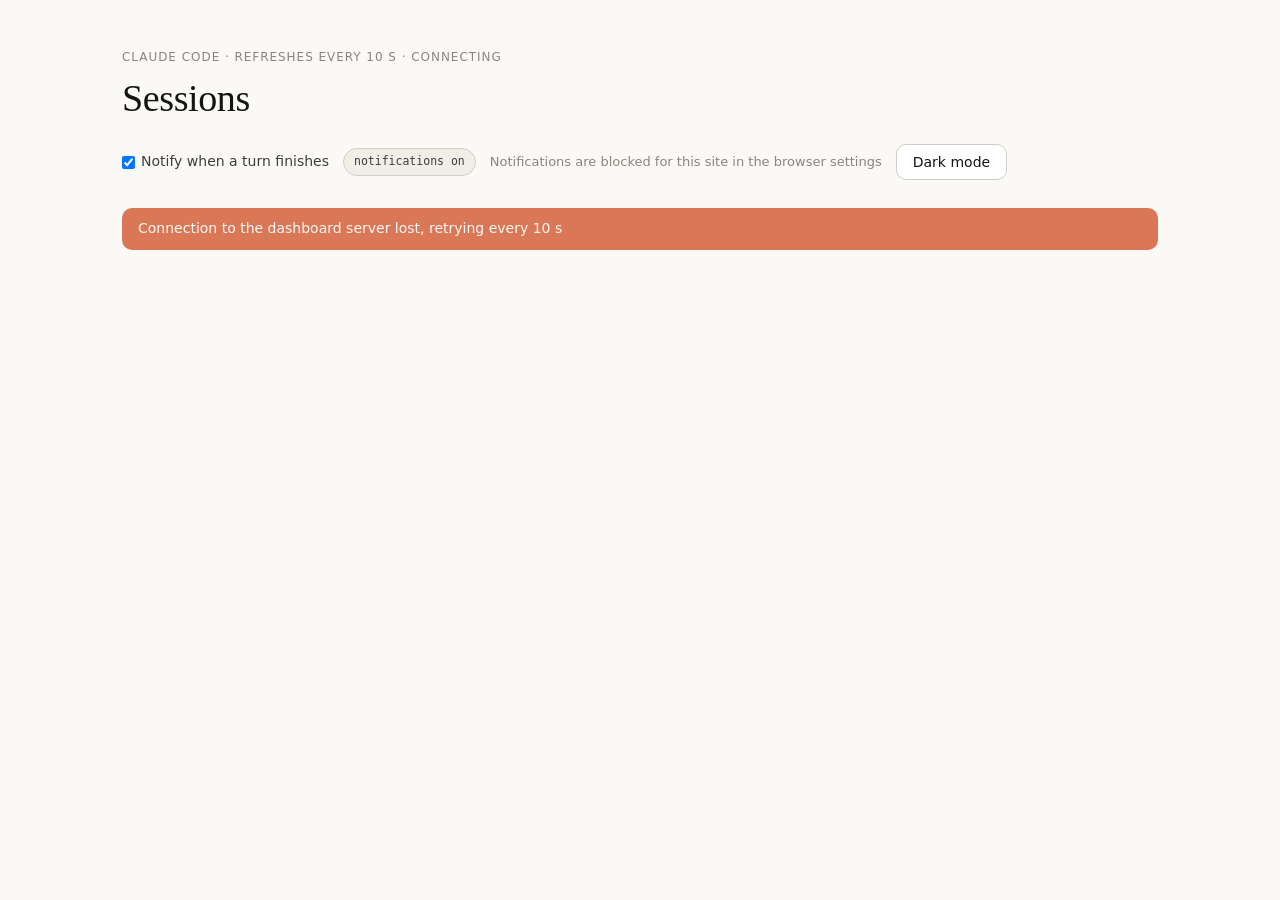
==== dashboard/index.html @ 9afd7114 "Add dashboard" ====
<!DOCTYPE html>
<html lang="en">
<head>
  <meta charset="UTF-8">
  <meta name="viewport" content="width=device-width, initial-scale=1.0">
  <title>Claude sessions</title>
  <style>
    :root {
      --ivory:    #FAF9F5;
      --slate:    #141413;
      --clay:     #D97757;
      --oat:      #E3DACC;
      --olive:    #788C5D;
      --gray-150: #F0EEE6;
      --gray-300: #D1CFC5;
      --gray-500: #87867F;
      --gray-700: #3D3D3A;
      --white:    #FFFFFF;

      --serif: ui-serif, Georgia, 'Times New Roman', serif;
      --sans:  system-ui, -apple-system, 'Segoe UI', Roboto, sans-serif;
      --mono:  ui-monospace, 'SF Mono', Menlo, Monaco, monospace;

      color-scheme: light;
    }

    :root[data-theme="dark"] {
      --ivory:    #1A1A18;  /* page background, and text on clay/olive/slate */
      --slate:    #F5F4EE;  /* headings and emphasis, so light here */
      --clay:     #D97757;
      --oat:      #4A4437;
      --olive:    #7E9264;
      --gray-150: #2C2C28;
      --gray-300: #3B3B35;
      --gray-500: #9C9B92;
      --gray-700: #D6D4CB;
      --white:    #22221F;  /* card and tile surfaces */

      color-scheme: dark;
    }

    * { margin: 0; padding: 0; box-sizing: border-box; }

    body {
      font-family: var(--sans);
      background: var(--ivory);
      color: var(--gray-700);
      line-height: 1.55;
      -webkit-font-smoothing: antialiased;
    }

    code {
      font-family: var(--mono);
      font-size: 0.92em;
      background: var(--gray-150);
      padding: 1px 6px;
      border-radius: 4px;
    }

    h1, h2, h3 {
      font-family: var(--serif);
      font-weight: 500;
      color: var(--slate);
      letter-spacing: -0.01em;
    }

    h1 { font-size: 38px; line-height: 1.15; }
    h2 { font-size: 24px; line-height: 1.2; }
    h3 { font-size: 18px; line-height: 1.3; }

    .eyebrow {
      font-size: 12px;
      letter-spacing: 0.08em;
      text-transform: uppercase;
      color: var(--gray-500);
    }

    .pill {
      display: inline-block;
      font-family: var(--mono);
      font-size: 11.5px;
      background: var(--gray-150);
      border: 1.5px solid var(--gray-300);
      color: var(--gray-700);
      padding: 4px 10px;
      border-radius: 999px;
    }

    .pill.waiting { background: var(--clay); border-color: var(--clay); color: var(--ivory); }
    .pill.busy    { background: var(--olive); border-color: var(--olive); color: var(--ivory); }
    .pill.shell   { background: var(--oat); border-color: var(--oat); color: var(--slate); }

    .tag {
      display: inline-block;
      font-family: var(--mono);
      font-size: 11px;
      background: var(--oat);
      color: var(--slate);
      padding: 2px 8px;
      border-radius: 6px;
    }

    button.btn {
      font-family: var(--sans);
      font-size: 14px;
      padding: 9px 16px;
      border-radius: 10px;
      border: 1.5px solid var(--gray-300);
      background: var(--white);
      color: var(--slate);
      cursor: pointer;
    }

    button.btn.primary {
      background: var(--slate);
      border-color: var(--slate);
      color: var(--ivory);
    }

    .wrap { max-width: 1100px; margin: 0 auto; padding: 48px 32px 96px; }

    .top { display: flex; justify-content: space-between; align-items: flex-end; gap: 24px; flex-wrap: wrap; margin-bottom: 28px; }
    .controls { display: flex; align-items: center; gap: 14px; flex-wrap: wrap; font-size: 14px; }
    .controls label { display: flex; align-items: center; gap: 6px; cursor: pointer; }
    .hint { font-size: 13px; color: var(--gray-500); }

    .banner {
      background: var(--clay);
      color: var(--ivory);
      border-radius: 10px;
      padding: 10px 16px;
      font-size: 14px;
      margin-bottom: 20px;
    }

    .kpis { display: grid; grid-template-columns: repeat(auto-fit, minmax(160px, 1fr)); gap: 14px; margin-bottom: 32px; }
    .kpi { background: var(--white); border: 1.5px solid var(--gray-300); border-radius: 12px; padding: 14px 18px; }
    .kpi .value { font-size: 28px; font-weight: 600; color: var(--slate); line-height: 1.2; }
    .kpi.accent .value { color: var(--clay); }
    .kpi .label { font-size: 13px; color: var(--gray-500); margin-top: 2px; }

    .card {
      display: grid;
      grid-template-columns: minmax(220px, 1fr) minmax(0, 2fr) 220px;
      gap: 20px;
      background: var(--white);
      border: 1.5px solid var(--gray-300);
      border-left: 5px solid var(--gray-300);
      border-radius: 12px;
      padding: 18px 20px;
      margin-bottom: 14px;
    }
    .card.waiting { border-left-color: var(--clay); }
    .card.busy    { border-left-color: var(--olive); }
    .card.shell   { border-left-color: var(--oat); }

    .card .title { margin: 10px 0 6px; overflow-wrap: anywhere; }
    .card .meta { font-family: var(--mono); font-size: 12px; color: var(--gray-500); overflow-wrap: anywhere; }
    .card .since { font-size: 12.5px; color: var(--gray-500); margin-left: 8px; }
    .card .plan { margin-left: 6px; }

    .field { margin-bottom: 10px; font-size: 14px; overflow-wrap: anywhere; }
    .field .eyebrow { display: block; margin-bottom: 2px; }
    .field.now { color: var(--slate); }
    .tool { font-family: var(--mono); font-size: 12.5px; }
    .tool .tag { margin-right: 4px; }

    .stats { display: grid; grid-template-columns: 1fr 1fr; gap: 10px 14px; align-content: start; }
    .stats strong { display: block; font-size: 15px; font-weight: 600; color: var(--slate); }
    .stats span { font-size: 12px; color: var(--gray-500); }

    .ended h2 { margin: 40px 0 14px; }
    .row {
      display: grid;
      grid-template-columns: minmax(0, 2fr) minmax(0, 1fr) 80px 80px 130px;
      gap: 14px;
      align-items: baseline;
      padding: 10px 0;
      border-bottom: 1.5px solid var(--gray-300);
      font-size: 14px;
    }
    .row .mono { font-family: var(--mono); font-size: 12.5px; color: var(--gray-500); overflow-wrap: anywhere; }
    .row .num { font-variant-numeric: tabular-nums; text-align: right; }

    .empty { color: var(--gray-500); padding: 24px 0; }
    .foot { margin-top: 28px; font-size: 13px; color: var(--gray-500); }

    @media (max-width: 860px) {
      .card { grid-template-columns: 1fr; }
      .stats { grid-template-columns: repeat(3, 1fr); }
      .row { grid-template-columns: 1fr 1fr; }
      .row .num { text-align: left; }
    }
  </style>
  <script>
    (() => {
      let stored = null;
      try { stored = JSON.parse(localStorage.getItem('theme')); } catch (error) {}
      const dark = stored ? stored === 'dark' : matchMedia('(prefers-color-scheme: dark)').matches;
      document.documentElement.dataset.theme = dark ? 'dark' : 'light';
    })();
  </script>
</head>
<body>
  <div class="wrap">
    <header class="top">
      <div>
        <div class="eyebrow" style="margin-bottom: 10px;">Claude Code · refreshes every 10 s · <span id="updated">connecting</span></div>
        <h1>Sessions</h1>
      </div>
      <div class="controls">
        <label><input type="checkbox" id="notifyIdle"> Notify when a turn finishes</label>
        <button class="btn primary" id="notifyBtn" hidden>Enable notifications</button>
        <span class="pill" id="notifyOn" hidden>notifications on</span>
        <span class="hint" id="notifyDenied" hidden>Notifications are blocked for this site in the browser settings</span>
        <button class="btn" id="themeBtn"></button>
      </div>
    </header>

    <div class="banner" id="banner" hidden>Connection to the dashboard server lost, retrying every 10 s</div>

    <section class="kpis" id="kpis"></section>
    <section id="live"></section>
    <section class="ended" id="ended"></section>
    <footer class="foot" id="foot"></footer>
  </div>

  <script>
    (() => {
      const POLL_MS = 10000;
      const FETCH_TIMEOUT_MS = 8000;
      const STATUS_LABEL = { waiting: 'Needs input', busy: 'Working', idle: 'Waiting for prompt', shell: 'In shell', ended: 'Ended' };

      const el = id => document.getElementById(id);
      const load = (key, fallback) => {
        try {
          const value = localStorage.getItem(key);
          return value === null ? fallback : JSON.parse(value);
        } catch (error) {
          return fallback;
        }
      };
      const save = (key, value) => {
        try { localStorage.setItem(key, JSON.stringify(value)); } catch (error) {}
      };

      const state = { firstPoll: true, inFlight: false, timer: null, notified: load('notified', {}) };

      const esc = value => String(value ?? '').replace(/[&<>"']/g, c => ({ '&': '&amp;', '<': '&lt;', '>': '&gt;', '"': '&quot;', "'": '&#39;' }[c]));
      const basename = path => path ? path.replace(/\/+$/, '').split('/').pop() : '';
      const truncate = (text, max) => {
        text = String(text ?? '');
        return text.length > max ? text.slice(0, max - 1) + '…' : text;
      };

      function fmtDuration(ms) {
        if (ms == null || Number.isNaN(ms) || ms < 0) return '–';
        const s = Math.round(ms / 1000);
        if (s < 60) return s + ' s';
        const m = Math.floor(s / 60);
        if (m < 60) return m + ' min';
        const h = Math.floor(m / 60);
        if (h < 24) return h + ' h ' + (m % 60) + ' min';
        return Math.floor(h / 24) + ' d ' + (h % 24) + ' h';
      }
      const fmtAgo = (ms, now) => ms ? fmtDuration(now - ms) + ' ago' : '–';
      const fmtTime = ms => new Date(ms).toLocaleTimeString([], { hour: '2-digit', minute: '2-digit' });
      const fmtCost = usd => usd == null ? '–' : '$' + usd.toFixed(2);
      const fmtSince = ms => ms >= 3600000 ? Math.round(ms / 3600000) + ' h' : Math.round(ms / 60000) + ' min';

      function newestPending(session) {
        const pending = (session.transcript || {}).pendingTools || [];
        return pending.length ? pending[pending.length - 1] : null;
      }

      function nowText(session) {
        const transcript = session.transcript || {};
        const tool = newestPending(session);
        const toolText = tool ? tool.name + ' · ' + tool.summary : '';
        switch (session.status) {
          case 'waiting': return [session.needs || session.waitingFor || 'input needed', toolText].filter(Boolean).join(' · ');
          case 'busy': return toolText || 'Thinking';
          case 'idle': return transcript.lastAssistantText || 'Waiting for your next prompt';
          case 'shell': return 'Shell escape open in the terminal';
          default: return transcript.lastAssistantText || '';
        }
      }

      function tile(label, value, accent) {
        return `<div class="kpi${accent ? ' accent' : ''}"><div class="value">${value}</div><div class="label">${esc(label)}</div></div>`;
      }

      function card(session, now) {
        const transcript = session.transcript || {};
        const run = session.run || {};
        const subagents = (transcript.pendingTools || []).filter(tool => tool.name === 'Agent').length;
        const meta = [
          transcript.branch,
          basename(run.worktree),
          transcript.model || run.model,
          session.startedAt ? 'started ' + fmtTime(session.startedAt) : null,
          session.sessionId.slice(0, 8)
        ].filter(Boolean).join(' · ');
        const recent = (transcript.recentTools || []).slice().reverse()
          .map(tool => `<div class="tool"><span class="tag">${esc(tool.name)}</span>${esc(truncate(tool.summary, 70))}</div>`).join('');
        return `
          <article class="card ${esc(session.status)}">
            <div>
              <span class="pill ${esc(session.status)}">${esc(STATUS_LABEL[session.status] || session.status)}</span>
              ${session.statusUpdatedAt ? `<span class="since">for ${fmtDuration(now - session.statusUpdatedAt)}</span>` : ''}
              ${transcript.permissionMode === 'plan' ? '<span class="tag plan">plan</span>' : ''}
              <h3 class="title">${esc(session.title)}</h3>
              <div class="meta">${esc(meta)}</div>
            </div>
            <div>
              <div class="field now"><span class="eyebrow">Now</span>${esc(truncate(nowText(session), 220))}</div>
              ${transcript.lastPrompt ? `<div class="field"><span class="eyebrow">Last prompt</span>${esc(truncate(transcript.lastPrompt, 180))}</div>` : ''}
              ${recent ? `<div class="field"><span class="eyebrow">Recent tools</span>${recent}</div>` : ''}
            </div>
            <div class="stats">
              <div><strong>${session.startedAt ? fmtDuration(now - session.startedAt) : '–'}</strong><span>elapsed</span></div>
              <div><strong>${transcript.turns ?? '–'}</strong><span>turns</span></div>
              <div><strong>${transcript.lastTurnDurationMs != null ? fmtDuration(transcript.lastTurnDurationMs) : '–'}</strong><span>last turn</span></div>
              <div><strong>${subagents}</strong><span>subagents running</span></div>
              <div><strong>${fmtAgo(session.lastActivityAt, now)}</strong><span>last activity</span></div>
            </div>
          </article>`;
      }

      function row(session, now) {
        const transcript = session.transcript || {};
        return `
          <div class="row">
            <div>${esc(session.title)}</div>
            <div class="mono">${esc([transcript.branch, transcript.model].filter(Boolean).join(' · '))}</div>
            <div class="num">${transcript.turns ?? '–'} turns</div>
            <div class="num">${fmtCost((transcript.cost || {}).usd)}</div>
            <div class="mono">${esc(fmtAgo(session.lastActivityAt, now))}</div>
          </div>`;
      }

      function render(data) {
        const now = data.now;
        const live = data.sessions.filter(session => session.live);
        const ended = data.sessions.filter(session => !session.live);
        const count = status => live.filter(session => session.status === status).length;
        const waiting = count('waiting');
        el('kpis').innerHTML =
          tile('Needs input', waiting, waiting > 0) +
          tile('Working', count('busy'), false) +
          tile('Waiting for prompt', count('idle') + count('shell'), false) +
          tile('Ended in the last ' + fmtSince(data.sinceMs), ended.length, false);
        el('live').innerHTML = live.length
          ? live.map(session => card(session, now)).join('')
          : '<p class="empty">No live Claude sessions. Start one with <code>ai</code>.</p>';
        el('ended').innerHTML = ended.length ? '<h2>Ended recently</h2>' + ended.map(session => row(session, now)).join('') : '';
        el('foot').textContent = data.runsWithoutSession ? data.runsWithoutSession + ' container(s) running without a Claude session' : '';
        el('updated').textContent = 'updated ' + new Date(now).toLocaleTimeString();
        document.title = (waiting ? '(' + waiting + ') ' : '') + 'Claude sessions';
      }

      const canNotify = () => 'Notification' in window && Notification.permission === 'granted';

      function show(title, body, tag) {
        const notification = new Notification(title, { body, tag });
        notification.onclick = () => { window.focus(); notification.close(); };
      }

      function notify(data) {
        const notified = {};
        for (const session of data.sessions) {
          if (!session.live) continue;
          const known = Boolean(state.notified[session.sessionId]);
          const previous = state.notified[session.sessionId] || {};
          const current = { waiting: previous.waiting, idle: previous.idle };
          if (session.status === 'waiting' && session.statusUpdatedAt && previous.waiting !== session.statusUpdatedAt) {
            current.waiting = session.statusUpdatedAt;
            if (canNotify()) show('Needs input · ' + session.title, truncate(nowText(session), 160), session.sessionId);
          }
          if (session.status === 'idle' && session.statusUpdatedAt && previous.idle !== session.statusUpdatedAt) {
            current.idle = session.statusUpdatedAt;
            if (canNotify() && known && !state.firstPoll && el('notifyIdle').checked) show('Finished · ' + session.title, truncate(nowText(session), 160), session.sessionId);
          }
          notified[session.sessionId] = current;
        }
        state.notified = notified;
        save('notified', notified);
      }

      async function poll() {
        if (state.inFlight) return;
        state.inFlight = true;
        clearTimeout(state.timer);
        const controller = new AbortController();
        const timeout = setTimeout(() => controller.abort(), FETCH_TIMEOUT_MS);
        try {
          const response = await fetch('/api/sessions', { signal: controller.signal, cache: 'no-store' });
          if (!response.ok) throw new Error('HTTP ' + response.status);
          const data = await response.json();
          render(data);
          notify(data);
          state.firstPoll = false;
          el('banner').hidden = true;
        } catch (error) {
          el('banner').hidden = false;
        } finally {
          clearTimeout(timeout);
          state.inFlight = false;
          state.timer = setTimeout(poll, POLL_MS);
        }
      }

      function syncNotifyUi() {
        const supported = 'Notification' in window;
        el('notifyBtn').hidden = !supported || Notification.permission !== 'default';
        el('notifyOn').hidden = !supported || Notification.permission !== 'granted';
        el('notifyDenied').hidden = !supported || Notification.permission !== 'denied';
      }

      function setTheme(theme) {
        document.documentElement.dataset.theme = theme;
        el('themeBtn').textContent = theme === 'dark' ? 'Light mode' : 'Dark mode';
      }

      el('themeBtn').addEventListener('click', () => {
        const theme = document.documentElement.dataset.theme === 'dark' ? 'light' : 'dark';
        save('theme', theme);
        setTheme(theme);
      });
      matchMedia('(prefers-color-scheme: dark)').addEventListener('change', event => {
        if (!load('theme', null)) {
          setTheme(event.matches ? 'dark' : 'light');
        }
      });

      el('notifyBtn').addEventListener('click', async () => {
        try { await Notification.requestPermission(); } catch (error) {}
        syncNotifyUi();
      });
      el('notifyIdle').checked = load('notifyIdle', true);
      el('notifyIdle').addEventListener('change', event => save('notifyIdle', event.target.checked));
      document.addEventListener('visibilitychange', () => {
        if (document.visibilityState === 'visible') poll();
      });

      setTheme(document.documentElement.dataset.theme);
      syncNotifyUi();
      poll();
    })();
  </script>
</body>
</html>
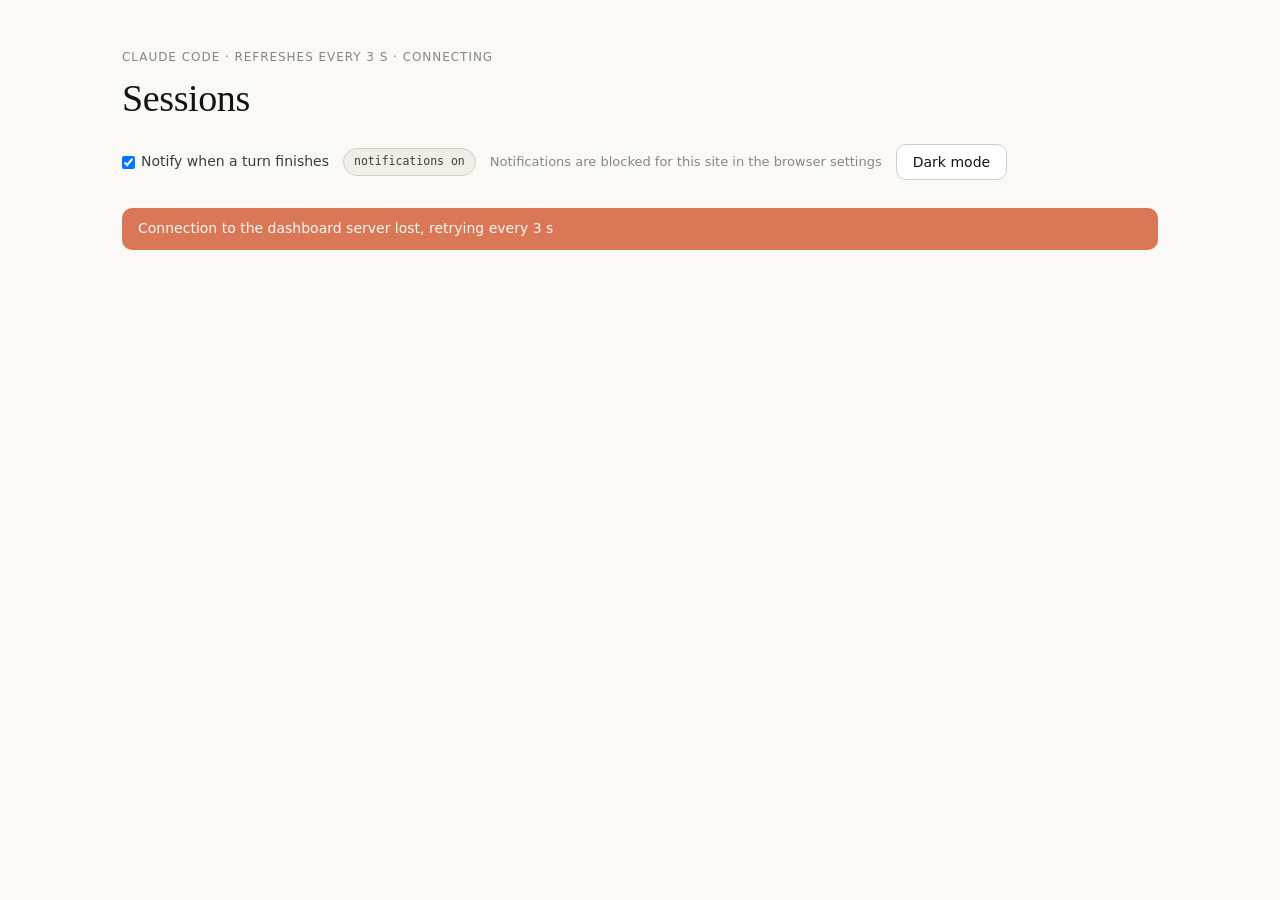
==== commit bcb04f49: "Add WPA" ====
--- a/dashboard/index.html
+++ b/dashboard/index.html
@@ -3,7 +3,10 @@
 <head>
   <meta charset="UTF-8">
   <meta name="viewport" content="width=device-width, initial-scale=1.0">
+  <meta name="theme-color" content="#FAF9F5">
   <title>Claude sessions</title>
+  <link rel="icon" href="/icon.svg" type="image/svg+xml">
+  <link rel="manifest" href="/manifest.webmanifest">
   <style>
     :root {
       --ivory:    #FAF9F5;
@@ -89,6 +92,7 @@
     .pill.waiting { background: var(--clay); border-color: var(--clay); color: var(--ivory); }
     .pill.busy    { background: var(--olive); border-color: var(--olive); color: var(--ivory); }
     .pill.shell   { background: var(--oat); border-color: var(--oat); color: var(--slate); }
+    .pill.idle    { background: transparent; border-color: var(--clay); color: var(--clay); }
 
     .tag {
       display: inline-block;
@@ -150,9 +154,22 @@
       padding: 18px 20px;
       margin-bottom: 14px;
     }
-    .card.waiting { border-left-color: var(--clay); }
+    .card.waiting { border-left-color: var(--clay); animation: attention 2s ease-in-out infinite; }
     .card.busy    { border-left-color: var(--olive); }
     .card.shell   { border-left-color: var(--oat); }
+    .card.idle    { border-left-color: var(--clay); animation: attention 2s ease-in-out infinite; }
+
+    @keyframes attention {
+      0%, 100% { box-shadow: 0 0 0 0 rgba(217, 119, 87, 0); }
+      50%      { box-shadow: 0 0 0 5px rgba(217, 119, 87, 0.45); }
+    }
+
+    @media (prefers-reduced-motion: reduce) {
+      .card.waiting, .card.idle { animation: none; box-shadow: 0 0 0 3px rgba(217, 119, 87, 0.35); }
+    }
+
+    .card.waiting, .card.idle { cursor: pointer; }
+    .card.acked { animation: none; box-shadow: none; }
 
     .card .title { margin: 10px 0 6px; overflow-wrap: anywhere; }
     .card .meta { font-family: var(--mono); font-size: 12px; color: var(--gray-500); overflow-wrap: anywhere; }
@@ -205,7 +222,7 @@
   <div class="wrap">
     <header class="top">
       <div>
-        <div class="eyebrow" style="margin-bottom: 10px;">Claude Code · refreshes every 10 s · <span id="updated">connecting</span></div>
+        <div class="eyebrow" style="margin-bottom: 10px;">Claude Code · refreshes every 3 s · <span id="updated">connecting</span></div>
         <h1>Sessions</h1>
       </div>
       <div class="controls">
@@ -217,7 +234,7 @@
       </div>
     </header>
 
-    <div class="banner" id="banner" hidden>Connection to the dashboard server lost, retrying every 10 s</div>
+    <div class="banner" id="banner" hidden>Connection to the dashboard server lost, retrying every 3 s</div>
 
     <section class="kpis" id="kpis"></section>
     <section id="live"></section>
@@ -227,8 +244,9 @@
 
   <script>
     (() => {
-      const POLL_MS = 10000;
+      const POLL_MS = 3000;
       const FETCH_TIMEOUT_MS = 8000;
+      const PULSE_MS = 2000;  // duration of the `attention` keyframes; a re-rendered card resumes mid-cycle
       const STATUS_LABEL = { waiting: 'Needs input', busy: 'Working', idle: 'Waiting for prompt', shell: 'In shell', ended: 'Ended' };
 
       const el = id => document.getElementById(id);
@@ -244,7 +262,7 @@
         try { localStorage.setItem(key, JSON.stringify(value)); } catch (error) {}
       };
 
-      const state = { firstPoll: true, inFlight: false, timer: null, notified: load('notified', {}) };
+      const state = { firstPoll: true, inFlight: false, timer: null, notified: load('notified', {}), acked: load('acked', {}) };
 
       const esc = value => String(value ?? '').replace(/[&<>"']/g, c => ({ '&': '&amp;', '<': '&lt;', '>': '&gt;', '"': '&quot;', "'": '&#39;' }[c]));
       const basename = path => path ? path.replace(/\/+$/, '').split('/').pop() : '';
@@ -267,6 +285,8 @@
       const fmtTime = ms => new Date(ms).toLocaleTimeString([], { hour: '2-digit', minute: '2-digit' });
       const fmtCost = usd => usd == null ? '–' : '$' + usd.toFixed(2);
       const fmtSince = ms => ms >= 3600000 ? Math.round(ms / 3600000) + ' h' : Math.round(ms / 60000) + ' min';
+
+      const ackKey = session => session.statusUpdatedAt || 0;
 
       function newestPending(session) {
         const pending = (session.transcript || {}).pendingTools || [];
@@ -303,8 +323,9 @@
         ].filter(Boolean).join(' · ');
         const recent = (transcript.recentTools || []).slice().reverse()
           .map(tool => `<div class="tool"><span class="tag">${esc(tool.name)}</span>${esc(truncate(tool.summary, 70))}</div>`).join('');
+        const acked = state.acked[session.sessionId] === ackKey(session);
         return `
-          <article class="card ${esc(session.status)}">
+          <article class="card ${esc(session.status)}${acked ? ' acked' : ''}" style="animation-delay: ${-(now % PULSE_MS)}ms" data-session="${esc(session.sessionId)}" data-status-at="${ackKey(session)}">
             <div>
               <span class="pill ${esc(session.status)}">${esc(STATUS_LABEL[session.status] || session.status)}</span>
               ${session.statusUpdatedAt ? `<span class="since">for ${fmtDuration(now - session.statusUpdatedAt)}</span>` : ''}
@@ -344,11 +365,16 @@
         const live = data.sessions.filter(session => session.live);
         const ended = data.sessions.filter(session => !session.live);
         const count = status => live.filter(session => session.status === status).length;
+        state.acked = Object.fromEntries(live
+          .filter(session => state.acked[session.sessionId] === ackKey(session))
+          .map(session => [session.sessionId, ackKey(session)]));
+        save('acked', state.acked);
         const waiting = count('waiting');
+        const free = count('idle') + count('shell');
         el('kpis').innerHTML =
           tile('Needs input', waiting, waiting > 0) +
           tile('Working', count('busy'), false) +
-          tile('Waiting for prompt', count('idle') + count('shell'), false) +
+          tile('Waiting for prompt', free, free > 0) +
           tile('Ended in the last ' + fmtSince(data.sinceMs), ended.length, false);
         el('live').innerHTML = live.length
           ? live.map(session => card(session, now)).join('')
@@ -419,6 +445,7 @@
 
       function setTheme(theme) {
         document.documentElement.dataset.theme = theme;
+        document.querySelector('meta[name="theme-color"]').content = getComputedStyle(document.documentElement).getPropertyValue('--ivory').trim();
         el('themeBtn').textContent = theme === 'dark' ? 'Light mode' : 'Dark mode';
       }
 
@@ -439,6 +466,13 @@
       });
       el('notifyIdle').checked = load('notifyIdle', true);
       el('notifyIdle').addEventListener('change', event => save('notifyIdle', event.target.checked));
+      el('live').addEventListener('click', event => {
+        const card = event.target.closest('.card');
+        if (!card) return;
+        state.acked[card.dataset.session] = Number(card.dataset.statusAt);
+        save('acked', state.acked);
+        card.classList.add('acked');
+      });
       document.addEventListener('visibilitychange', () => {
         if (document.visibilityState === 'visible') poll();
       });
@@ -446,6 +480,10 @@
       setTheme(document.documentElement.dataset.theme);
       syncNotifyUi();
       poll();
+
+      if ('serviceWorker' in navigator) {
+        navigator.serviceWorker.register('/sw.js').catch(() => {});
+      }
     })();
   </script>
 </body>
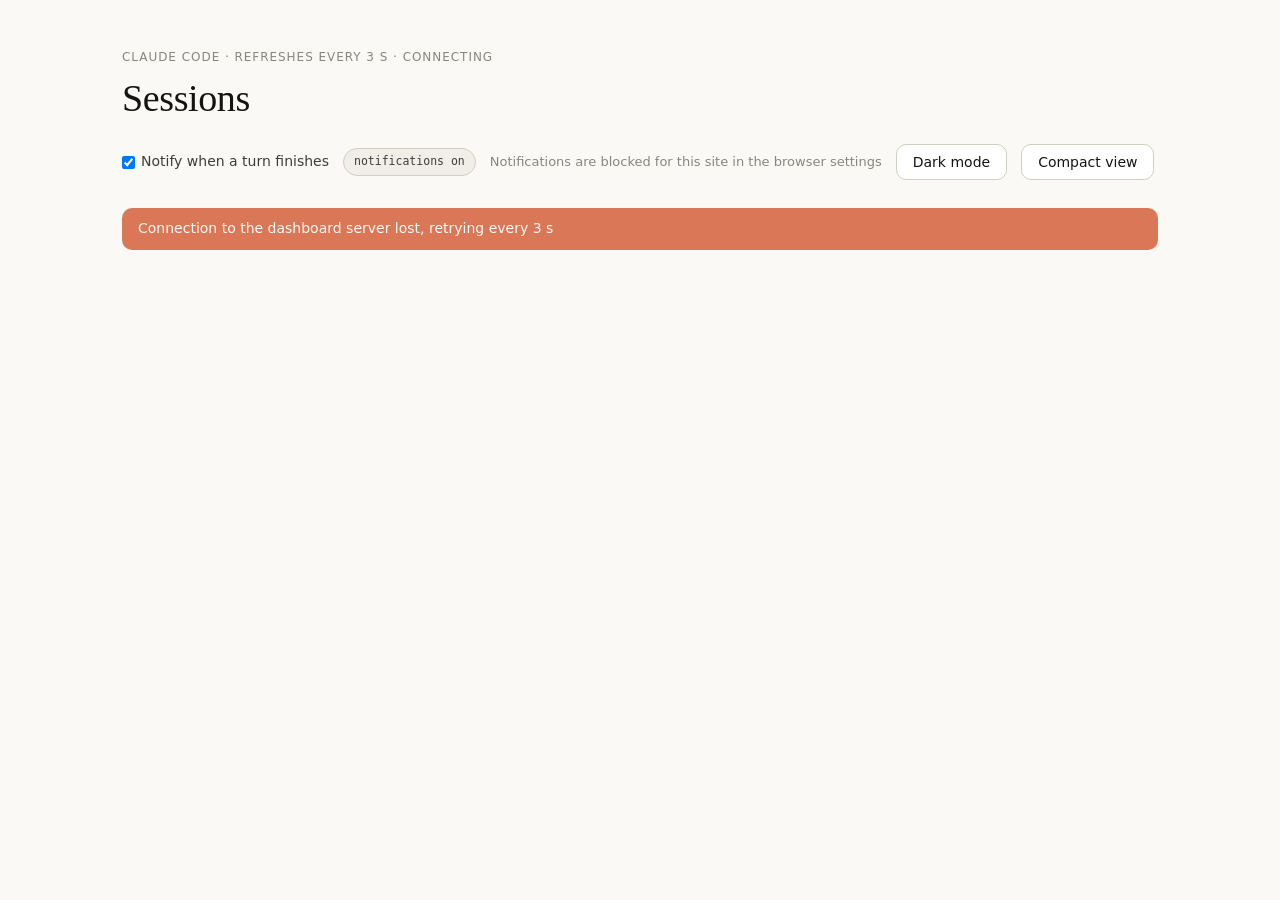
==== commit f13e984b: "Add compact view" ====
--- a/dashboard/index.html
+++ b/dashboard/index.html
@@ -202,6 +202,45 @@
     .empty { color: var(--gray-500); padding: 24px 0; }
     .foot { margin-top: 28px; font-size: 13px; color: var(--gray-500); }
 
+    :root[data-compact="on"] .card {
+      grid-template-columns: minmax(0, 1fr) auto;
+      align-items: baseline;
+      gap: 4px 14px;
+      padding: 9px 14px;
+      margin-bottom: 6px;
+    }
+    :root[data-compact="on"] .card > :first-child {
+      display: flex;
+      flex-wrap: wrap;
+      align-items: baseline;
+      gap: 3px 8px;
+      min-width: 0;
+    }
+    :root[data-compact="on"] .card > :nth-child(2) { grid-column: 1 / -1; }
+    :root[data-compact="on"] .card h3 { font-size: 15px; }
+    :root[data-compact="on"] .card .since,
+    :root[data-compact="on"] .card .plan { margin-left: 0; }
+    :root[data-compact="on"] .card .hash { display: none; }
+    :root[data-compact="on"] .card .title,
+    :root[data-compact="on"] .card .meta,
+    :root[data-compact="on"] .field.now {
+      margin: 0;
+      min-width: 0;
+      overflow: hidden;
+      white-space: nowrap;
+      text-overflow: ellipsis;
+    }
+    :root[data-compact="on"] .card .meta { flex: 1 1 auto; font-size: 11.5px; }
+    :root[data-compact="on"] .field:not(.now) { display: none; }
+    :root[data-compact="on"] .field .eyebrow { display: inline; margin: 0 6px 0 0; }
+    :root[data-compact="on"] .stats { display: flex; justify-content: flex-end; gap: 12px; }
+    :root[data-compact="on"] .stats > div { display: none; }
+    :root[data-compact="on"] .stats > div:first-child,
+    :root[data-compact="on"] .stats > div.cost,
+    :root[data-compact="on"] .stats > div.tokens { display: block; }
+    :root[data-compact="on"] .stats strong { display: inline; font-size: 12.5px; font-weight: 500; }
+    :root[data-compact="on"] .stats span { display: inline; margin-left: 5px; }
+
     @media (max-width: 860px) {
       .card { grid-template-columns: 1fr; }
       .stats { grid-template-columns: repeat(3, 1fr); }
@@ -215,6 +254,9 @@
       try { stored = JSON.parse(localStorage.getItem('theme')); } catch (error) {}
       const dark = stored ? stored === 'dark' : matchMedia('(prefers-color-scheme: dark)').matches;
       document.documentElement.dataset.theme = dark ? 'dark' : 'light';
+      try {
+        if (JSON.parse(localStorage.getItem('compact'))) document.documentElement.dataset.compact = 'on';
+      } catch (error) {}
     })();
   </script>
 </head>
@@ -231,6 +273,7 @@
         <span class="pill" id="notifyOn" hidden>notifications on</span>
         <span class="hint" id="notifyDenied" hidden>Notifications are blocked for this site in the browser settings</span>
         <button class="btn" id="themeBtn"></button>
+        <button class="btn" id="compactBtn"></button>
       </div>
     </header>
 
@@ -248,6 +291,7 @@
       const FETCH_TIMEOUT_MS = 8000;
       const PULSE_MS = 2000;  // duration of the `attention` keyframes; a re-rendered card resumes mid-cycle
       const STATUS_LABEL = { waiting: 'Needs input', busy: 'Working', idle: 'Waiting for prompt', shell: 'In shell', ended: 'Ended' };
+      const ESTIMATE_NOTE = 'Estimated from the token usage in the transcript, subagent calls are not counted';
 
       const el = id => document.getElementById(id);
       const load = (key, fallback) => {
@@ -284,7 +328,28 @@
       const fmtAgo = (ms, now) => ms ? fmtDuration(now - ms) + ' ago' : '–';
       const fmtTime = ms => new Date(ms).toLocaleTimeString([], { hour: '2-digit', minute: '2-digit' });
       const fmtCost = usd => usd == null ? '–' : '$' + usd.toFixed(2);
+      function fmtTokens(count) {
+        if (count == null) return '–';
+        if (count < 1000) return String(count);
+        const [value, unit] = count < 1000000 ? [count / 1000, 'k'] : [count / 1000000, 'M'];
+        return (value < 10 ? value.toFixed(1) : Math.round(value)) + unit;
+      }
       const fmtSince = ms => ms >= 3600000 ? Math.round(ms / 3600000) + ' h' : Math.round(ms / 60000) + ' min';
+
+      // Claude Code writes its own cost only at exit and at a context compaction, so a live session gets the
+      // higher of that checkpoint and the tokens seen so far: both are lower bounds of what it has spent.
+      function usageInfo(session) {
+        const transcript = session.transcript || {};
+        const reported = (transcript.cost || {}).usd;
+        const estimate = transcript.estimatedCostUSD;
+        const estimated = session.live && estimate != null;
+        return {
+          cost: estimated ? '~' + fmtCost(Math.max(estimate, reported ?? 0)) : fmtCost(reported),
+          costTitle: estimated ? ESTIMATE_NOTE : '',
+          tokens: transcript.estimatedTokens == null ? '–' : '~' + fmtTokens(transcript.estimatedTokens),
+          tokensTitle: ESTIMATE_NOTE
+        };
+      }
 
       const ackKey = session => session.statusUpdatedAt || 0;
 
@@ -312,14 +377,15 @@
 
       function card(session, now) {
         const transcript = session.transcript || {};
+        const spend = usageInfo(session);
         const run = session.run || {};
         const subagents = (transcript.pendingTools || []).filter(tool => tool.name === 'Agent').length;
         const meta = [
           transcript.branch,
           basename(run.worktree),
           transcript.model || run.model,
-          session.startedAt ? 'started ' + fmtTime(session.startedAt) : null,
-          session.sessionId.slice(0, 8)
+          transcript.effort,
+          session.startedAt ? 'started ' + fmtTime(session.startedAt) : null
         ].filter(Boolean).join(' · ');
         const recent = (transcript.recentTools || []).slice().reverse()
           .map(tool => `<div class="tool"><span class="tag">${esc(tool.name)}</span>${esc(truncate(tool.summary, 70))}</div>`).join('');
@@ -331,7 +397,7 @@
               ${session.statusUpdatedAt ? `<span class="since">for ${fmtDuration(now - session.statusUpdatedAt)}</span>` : ''}
               ${transcript.permissionMode === 'plan' ? '<span class="tag plan">plan</span>' : ''}
               <h3 class="title">${esc(session.title)}</h3>
-              <div class="meta">${esc(meta)}</div>
+              <div class="meta">${esc(meta)}<span class="hash"> · ${esc(session.sessionId.slice(0, 8))}</span></div>
             </div>
             <div>
               <div class="field now"><span class="eyebrow">Now</span>${esc(truncate(nowText(session), 220))}</div>
@@ -344,6 +410,8 @@
               <div><strong>${transcript.lastTurnDurationMs != null ? fmtDuration(transcript.lastTurnDurationMs) : '–'}</strong><span>last turn</span></div>
               <div><strong>${subagents}</strong><span>subagents running</span></div>
               <div><strong>${fmtAgo(session.lastActivityAt, now)}</strong><span>last activity</span></div>
+              <div class="cost"${spend.costTitle ? ` title="${esc(spend.costTitle)}"` : ''}><strong>${esc(spend.cost)}</strong><span>cost</span></div>
+              <div class="tokens" title="${esc(spend.tokensTitle)}"><strong>${esc(spend.tokens)}</strong><span>tokens</span></div>
             </div>
           </article>`;
       }
@@ -449,6 +517,21 @@
         el('themeBtn').textContent = theme === 'dark' ? 'Light mode' : 'Dark mode';
       }
 
+      function setCompact(compact) {
+        if (compact) {
+          document.documentElement.dataset.compact = 'on';
+        } else {
+          delete document.documentElement.dataset.compact;
+        }
+        el('compactBtn').textContent = compact ? 'Full view' : 'Compact view';
+      }
+
+      el('compactBtn').addEventListener('click', () => {
+        const compact = document.documentElement.dataset.compact !== 'on';
+        save('compact', compact);
+        setCompact(compact);
+      });
+
       el('themeBtn').addEventListener('click', () => {
         const theme = document.documentElement.dataset.theme === 'dark' ? 'light' : 'dark';
         save('theme', theme);
@@ -478,6 +561,7 @@
       });
 
       setTheme(document.documentElement.dataset.theme);
+      setCompact(document.documentElement.dataset.compact === 'on');
       syncNotifyUi();
       poll();
 
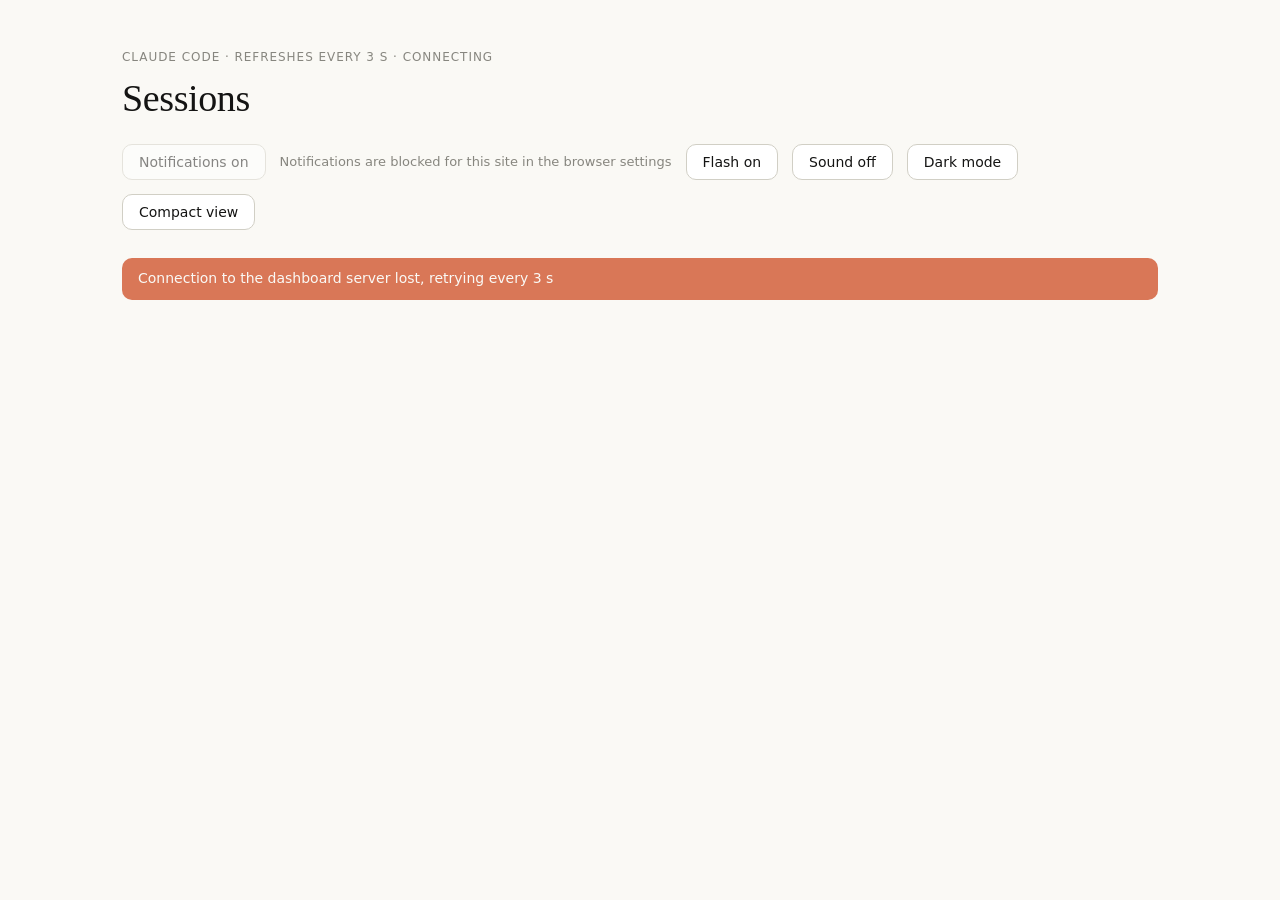
==== commit c75c6d35: "Add alarm mode" ====
--- a/dashboard/index.html
+++ b/dashboard/index.html
@@ -115,17 +115,12 @@
       cursor: pointer;
     }
 
-    button.btn.primary {
-      background: var(--slate);
-      border-color: var(--slate);
-      color: var(--ivory);
-    }
+    button.btn:disabled { opacity: 0.5; cursor: default; }
 
     .wrap { max-width: 1100px; margin: 0 auto; padding: 48px 32px 96px; }
 
     .top { display: flex; justify-content: space-between; align-items: flex-end; gap: 24px; flex-wrap: wrap; margin-bottom: 28px; }
     .controls { display: flex; align-items: center; gap: 14px; flex-wrap: wrap; font-size: 14px; }
-    .controls label { display: flex; align-items: center; gap: 6px; cursor: pointer; }
     .hint { font-size: 13px; color: var(--gray-500); }
 
     .banner {
@@ -201,6 +196,25 @@
 
     .empty { color: var(--gray-500); padding: 24px 0; }
     .foot { margin-top: 28px; font-size: 13px; color: var(--gray-500); }
+
+    .alarm {
+      position: fixed;
+      inset: 0;
+      z-index: 50;
+      pointer-events: none;
+      background: #E5484D;
+      opacity: 0;
+    }
+    :root[data-alarm="ringing"] .alarm { animation: alarm 900ms ease-in-out infinite; }
+
+    @keyframes alarm {
+      0%, 100% { opacity: 0.05; }
+      50%      { opacity: 0.5; }
+    }
+
+    @media (prefers-reduced-motion: reduce) {
+      :root[data-alarm="ringing"] .alarm { animation: none; opacity: 0.3; }
+    }
 
     :root[data-compact="on"] .card {
       grid-template-columns: minmax(0, 1fr) auto;
@@ -268,10 +282,10 @@
         <h1>Sessions</h1>
       </div>
       <div class="controls">
-        <label><input type="checkbox" id="notifyIdle"> Notify when a turn finishes</label>
-        <button class="btn primary" id="notifyBtn" hidden>Enable notifications</button>
-        <span class="pill" id="notifyOn" hidden>notifications on</span>
+        <button class="btn" id="notifyBtn"></button>
         <span class="hint" id="notifyDenied" hidden>Notifications are blocked for this site in the browser settings</span>
+        <button class="btn" id="alarmBtn"></button>
+        <button class="btn" id="soundBtn"></button>
         <button class="btn" id="themeBtn"></button>
         <button class="btn" id="compactBtn"></button>
       </div>
@@ -284,6 +298,8 @@
     <section class="ended" id="ended"></section>
     <footer class="foot" id="foot"></footer>
   </div>
+
+  <div class="alarm" aria-hidden="true"></div>
 
   <script>
     (() => {
@@ -306,7 +322,18 @@
         try { localStorage.setItem(key, JSON.stringify(value)); } catch (error) {}
       };
 
-      const state = { firstPoll: true, inFlight: false, timer: null, notified: load('notified', {}), acked: load('acked', {}) };
+      const state = {
+        firstPoll: true,
+        inFlight: false,
+        timer: null,
+        notified: load('notified', {}),
+        acked: load('acked', {}),
+        alarm: load('alarm', false),
+        notify: load('notify', true),
+        sound: load('soundOn', true),
+        sessions: []
+      };
+      const siren = { context: null, timer: null };
 
       const esc = value => String(value ?? '').replace(/[&<>"']/g, c => ({ '&': '&amp;', '<': '&lt;', '>': '&gt;', '"': '&quot;', "'": '&#39;' }[c]));
       const basename = path => path ? path.replace(/\/+$/, '').split('/').pop() : '';
@@ -338,6 +365,11 @@
 
       // Claude Code writes its own cost only at exit and at a context compaction, so a live session gets the
       // higher of that checkpoint and the tokens seen so far: both are lower bounds of what it has spent.
+      function sessionCost(session) {
+        const transcript = session.transcript || {};
+        return Math.max((transcript.cost || {}).usd || 0, transcript.estimatedCostUSD || 0);
+      }
+
       function usageInfo(session) {
         const transcript = session.transcript || {};
         const reported = (transcript.cost || {}).usd;
@@ -439,11 +471,12 @@
         save('acked', state.acked);
         const waiting = count('waiting');
         const free = count('idle') + count('shell');
+        const endedCost = ended.reduce((total, session) => total + sessionCost(session), 0);
         el('kpis').innerHTML =
           tile('Needs input', waiting, waiting > 0) +
           tile('Working', count('busy'), false) +
           tile('Waiting for prompt', free, free > 0) +
-          tile('Ended in the last ' + fmtSince(data.sinceMs), ended.length, false);
+          tile('Ended in the last ' + fmtSince(data.sinceMs) + ' · ~' + fmtCost(endedCost), ended.length, false);
         el('live').innerHTML = live.length
           ? live.map(session => card(session, now)).join('')
           : '<p class="empty">No live Claude sessions. Start one with <code>ai</code>.</p>';
@@ -451,9 +484,11 @@
         el('foot').textContent = data.runsWithoutSession ? data.runsWithoutSession + ' container(s) running without a Claude session' : '';
         el('updated').textContent = 'updated ' + new Date(now).toLocaleTimeString();
         document.title = (waiting ? '(' + waiting + ') ' : '') + 'Claude sessions';
-      }
-
-      const canNotify = () => 'Notification' in window && Notification.permission === 'granted';
+        state.sessions = data.sessions;
+        refreshAlarm();
+      }
+
+      const canNotify = () => state.notify && 'Notification' in window && Notification.permission === 'granted';
 
       function show(title, body, tag) {
         const notification = new Notification(title, { body, tag });
@@ -473,12 +508,82 @@
           }
           if (session.status === 'idle' && session.statusUpdatedAt && previous.idle !== session.statusUpdatedAt) {
             current.idle = session.statusUpdatedAt;
-            if (canNotify() && known && !state.firstPoll && el('notifyIdle').checked) show('Finished · ' + session.title, truncate(nowText(session), 160), session.sessionId);
+            if (canNotify() && known && !state.firstPoll) show('Finished · ' + session.title, truncate(nowText(session), 160), session.sessionId);
           }
           notified[session.sessionId] = current;
         }
         state.notified = notified;
         save('notified', notified);
+      }
+
+      function openSiren() {
+        const Context = window.AudioContext || window.webkitAudioContext;
+        if (!siren.context && Context) siren.context = new Context();
+        // Browsers start the context suspended until the page has seen a user gesture.
+        if (siren.context && siren.context.state === 'suspended') siren.context.resume().catch(() => {});
+      }
+
+      function tone(context, { at, frequency, slideTo, duration, type = 'sine', peak = 0.08, attack = 0.02 }) {
+        const oscillator = context.createOscillator();
+        const gain = context.createGain();
+        oscillator.type = type;
+        oscillator.frequency.setValueAtTime(frequency, at);
+        if (slideTo) oscillator.frequency.exponentialRampToValueAtTime(slideTo, at + duration);
+        gain.gain.setValueAtTime(0.0001, at);
+        gain.gain.linearRampToValueAtTime(peak, at + attack);
+        gain.gain.exponentialRampToValueAtTime(0.0001, at + duration);
+        oscillator.connect(gain).connect(context.destination);
+        oscillator.start(at);
+        oscillator.stop(at + duration + 0.05);
+      }
+
+      const SOUND_INTERVAL = 6000;
+
+      // Two low sonar pings, the Nostromo's idle bridge chatter.
+      function nostromo(context, at) {
+        tone(context, { at, frequency: 220, duration: 0.9, peak: 0.07 });
+        tone(context, { at: at + 0.55, frequency: 165, duration: 1.2, peak: 0.055 });
+      }
+
+      function play() {
+        const context = siren.context;
+        if (!context || context.state !== 'running') return;
+        nostromo(context, context.currentTime + 0.02);
+      }
+
+      function stopSiren() {
+        clearInterval(siren.timer);
+        siren.timer = null;
+      }
+
+      function needsAttention(session) {
+        return session.live && (session.status === 'waiting' || session.status === 'idle');
+      }
+
+      function refreshAlarm() {
+        const alerting = state.sessions.some(session =>
+          needsAttention(session) && state.acked[session.sessionId] !== ackKey(session));
+        document.documentElement.dataset.alarm = alerting && state.alarm ? 'ringing' : 'off';
+        if (alerting && state.sound && !siren.timer) {
+          openSiren();
+          play();
+          siren.timer = setInterval(play, SOUND_INTERVAL);
+        } else if ((!alerting || !state.sound) && siren.timer) {
+          stopSiren();
+        }
+      }
+
+      function setAlarm(alarm) {
+        state.alarm = alarm;
+        el('alarmBtn').textContent = alarm ? 'Flash off' : 'Flash on';
+        refreshAlarm();
+      }
+
+      function setSound(on) {
+        state.sound = on;
+        el('soundBtn').textContent = on ? 'Sound off' : 'Sound on';
+        if (on) openSiren(); else stopSiren();
+        refreshAlarm();
       }
 
       async function poll() {
@@ -506,9 +611,11 @@
 
       function syncNotifyUi() {
         const supported = 'Notification' in window;
-        el('notifyBtn').hidden = !supported || Notification.permission !== 'default';
-        el('notifyOn').hidden = !supported || Notification.permission !== 'granted';
-        el('notifyDenied').hidden = !supported || Notification.permission !== 'denied';
+        const denied = supported && Notification.permission === 'denied';
+        el('notifyBtn').hidden = !supported;
+        el('notifyBtn').disabled = denied;
+        el('notifyBtn').textContent = canNotify() ? 'Notifications off' : 'Notifications on';
+        el('notifyDenied').hidden = !denied;
       }
 
       function setTheme(theme) {
@@ -544,24 +651,57 @@
       });
 
       el('notifyBtn').addEventListener('click', async () => {
-        try { await Notification.requestPermission(); } catch (error) {}
+        if (canNotify()) {
+          state.notify = false;
+        } else {
+          if (Notification.permission === 'default') {
+            try { await Notification.requestPermission(); } catch (error) {}
+          }
+          state.notify = Notification.permission === 'granted';
+        }
+        save('notify', state.notify);
         syncNotifyUi();
       });
-      el('notifyIdle').checked = load('notifyIdle', true);
-      el('notifyIdle').addEventListener('change', event => save('notifyIdle', event.target.checked));
-      el('live').addEventListener('click', event => {
-        const card = event.target.closest('.card');
-        if (!card) return;
-        state.acked[card.dataset.session] = Number(card.dataset.statusAt);
+      el('alarmBtn').addEventListener('click', () => {
+        const alarm = !state.alarm;
+        save('alarm', alarm);
+        setAlarm(alarm);
+      });
+      el('soundBtn').addEventListener('click', () => {
+        const on = !state.sound;
+        save('soundOn', on);
+        setSound(on);
+        if (on) play();
+      });
+      // The alarm only has to catch the eye: any click anywhere says it did, until the next thing comes up.
+      addEventListener('click', () => {
+        let acked = false;
+        for (const session of state.sessions) {
+          if (session.live && state.acked[session.sessionId] !== ackKey(session)) {
+            state.acked[session.sessionId] = ackKey(session);
+            acked = true;
+          }
+        }
+        if (!acked) return;
         save('acked', state.acked);
-        card.classList.add('acked');
+        for (const card of el('live').children) card.classList.add('acked');
+        refreshAlarm();
       });
       document.addEventListener('visibilitychange', () => {
         if (document.visibilityState === 'visible') poll();
       });
 
+      const unlockSiren = () => {
+        if (!state.sound) return;
+        openSiren();
+        removeEventListener('pointerdown', unlockSiren);
+      };
+      addEventListener('pointerdown', unlockSiren);
+
       setTheme(document.documentElement.dataset.theme);
       setCompact(document.documentElement.dataset.compact === 'on');
+      setAlarm(state.alarm);
+      setSound(state.sound);
       syncNotifyUi();
       poll();
 
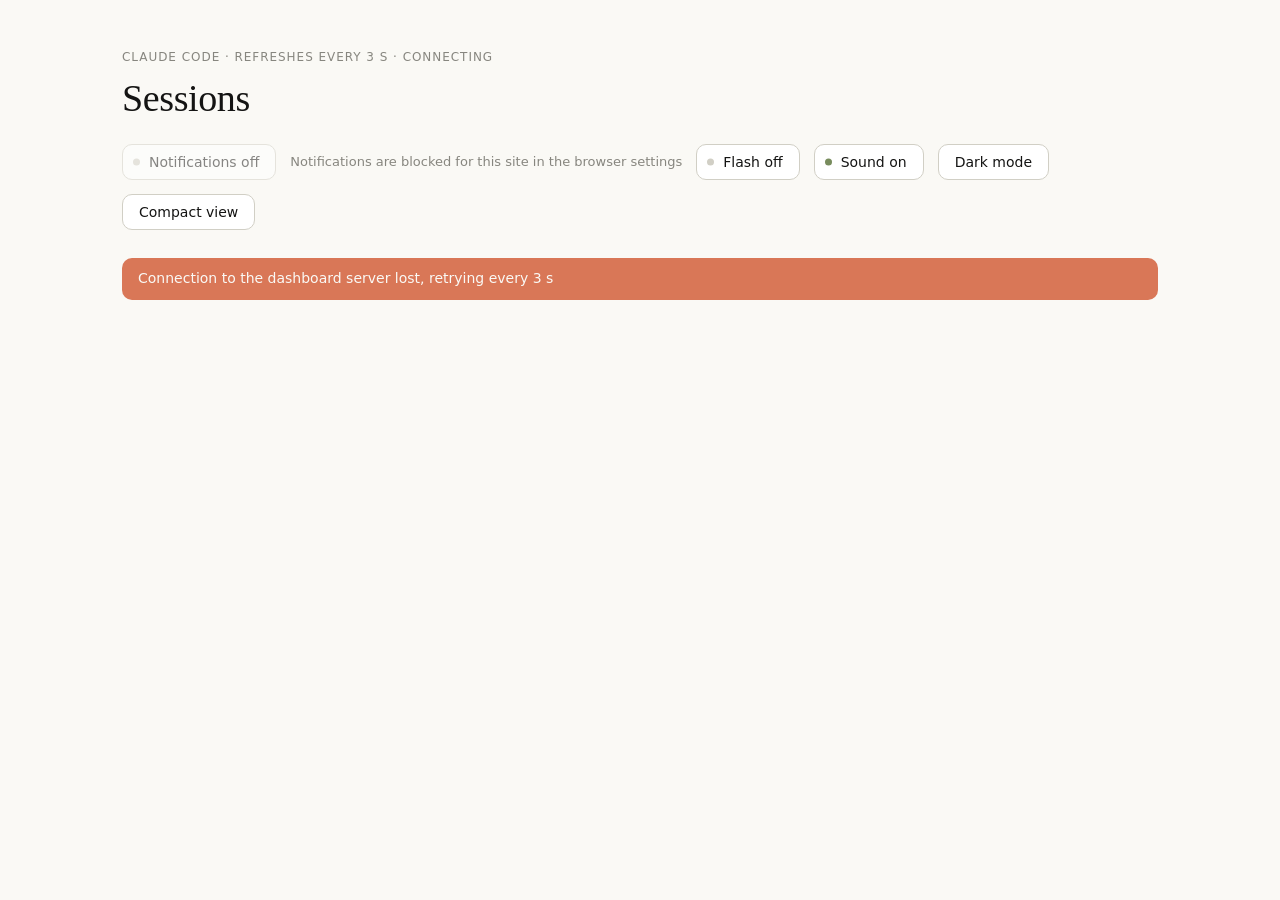
==== commit 0435f75b: "Add off/on/loop modes for sound and flash and label buttons with current state" ====
--- a/dashboard/index.html
+++ b/dashboard/index.html
@@ -117,10 +117,26 @@
 
     button.btn:disabled { opacity: 0.5; cursor: default; }
 
+    /* toggle buttons reflect a persistent setting: a dot shows the current state at a glance */
+    button.btn.toggle { position: relative; padding-left: 26px; }
+    button.btn.toggle::before {
+      content: '';
+      position: absolute;
+      left: 10px;
+      top: 50%;
+      width: 7px;
+      height: 7px;
+      border-radius: 50%;
+      background: var(--gray-300);
+      transform: translateY(-50%);
+    }
+    button.btn.toggle[data-mode="on"]::before,
+    button.btn.toggle[data-mode="loop"]::before { background: var(--olive); }
+
     .wrap { max-width: 1100px; margin: 0 auto; padding: 48px 32px 96px; }
 
-    .top { display: flex; justify-content: space-between; align-items: flex-end; gap: 24px; flex-wrap: wrap; margin-bottom: 28px; }
-    .controls { display: flex; align-items: center; gap: 14px; flex-wrap: wrap; font-size: 14px; }
+    .top { display: flex; flex-wrap: wrap; gap: 24px; margin-bottom: 28px; }
+    .controls { display: flex; align-items: center; gap: 14px; flex-wrap: wrap; font-size: 14px; flex-basis: 100%; }
     .hint { font-size: 13px; color: var(--gray-500); }
 
     .banner {
@@ -205,7 +221,8 @@
       background: #E5484D;
       opacity: 0;
     }
-    :root[data-alarm="ringing"] .alarm { animation: alarm 900ms ease-in-out infinite; }
+    :root[data-alarm="on"]   .alarm { animation: alarm 900ms ease-in-out 1; }
+    :root[data-alarm="loop"] .alarm { animation: alarm 900ms ease-in-out infinite; }
 
     @keyframes alarm {
       0%, 100% { opacity: 0.05; }
@@ -213,7 +230,8 @@
     }
 
     @media (prefers-reduced-motion: reduce) {
-      :root[data-alarm="ringing"] .alarm { animation: none; opacity: 0.3; }
+      :root[data-alarm="on"]   .alarm { animation: none; opacity: 0; }
+      :root[data-alarm="loop"] .alarm { animation: none; opacity: 0.3; }
     }
 
     :root[data-compact="on"] .card {
@@ -282,10 +300,10 @@
         <h1>Sessions</h1>
       </div>
       <div class="controls">
-        <button class="btn" id="notifyBtn"></button>
+        <button class="btn toggle" id="notifyBtn"></button>
         <span class="hint" id="notifyDenied" hidden>Notifications are blocked for this site in the browser settings</span>
-        <button class="btn" id="alarmBtn"></button>
-        <button class="btn" id="soundBtn"></button>
+        <button class="btn toggle" id="alarmBtn"></button>
+        <button class="btn toggle" id="soundBtn"></button>
         <button class="btn" id="themeBtn"></button>
         <button class="btn" id="compactBtn"></button>
       </div>
@@ -328,12 +346,16 @@
         timer: null,
         notified: load('notified', {}),
         acked: load('acked', {}),
-        alarm: load('alarm', false),
+        flash: load('flash', 'off'),
         notify: load('notify', true),
-        sound: load('soundOn', true),
+        sound: load('sound', 'on'),
         sessions: []
       };
-      const siren = { context: null, timer: null };
+      const siren = { context: null, played: false, timer: null };
+      const MODE_CYCLE = ['off', 'on', 'loop'];
+      const nextMode = mode => MODE_CYCLE[(MODE_CYCLE.indexOf(mode) + 1) % MODE_CYCLE.length];
+      const SOUND_LABEL = { off: 'Sound off', on: 'Sound on', loop: 'Sound on (loop)' };
+      const FLASH_LABEL = { off: 'Flash off', on: 'Flash on', loop: 'Flash on (loop)' };
 
       const esc = value => String(value ?? '').replace(/[&<>"']/g, c => ({ '&': '&amp;', '<': '&lt;', '>': '&gt;', '"': '&quot;', "'": '&#39;' }[c]));
       const basename = path => path ? path.replace(/\/+$/, '').split('/').pop() : '';
@@ -537,8 +559,6 @@
         oscillator.stop(at + duration + 0.05);
       }
 
-      const SOUND_INTERVAL = 6000;
-
       // Two low sonar pings, the Nostromo's idle bridge chatter.
       function nostromo(context, at) {
         tone(context, { at, frequency: 220, duration: 0.9, peak: 0.07 });
@@ -551,7 +571,10 @@
         nostromo(context, context.currentTime + 0.02);
       }
 
+      const SOUND_INTERVAL = 6000;
+
       function stopSiren() {
+        siren.played = false;
         clearInterval(siren.timer);
         siren.timer = null;
       }
@@ -563,26 +586,40 @@
       function refreshAlarm() {
         const alerting = state.sessions.some(session =>
           needsAttention(session) && state.acked[session.sessionId] !== ackKey(session));
-        document.documentElement.dataset.alarm = alerting && state.alarm ? 'ringing' : 'off';
-        if (alerting && state.sound && !siren.timer) {
-          openSiren();
-          play();
-          siren.timer = setInterval(play, SOUND_INTERVAL);
-        } else if ((!alerting || !state.sound) && siren.timer) {
+        document.documentElement.dataset.alarm = alerting ? state.flash : 'off';
+
+        if (!alerting || state.sound === 'off') {
           stopSiren();
-        }
-      }
-
-      function setAlarm(alarm) {
-        state.alarm = alarm;
-        el('alarmBtn').textContent = alarm ? 'Flash off' : 'Flash on';
+          return;
+        }
+        openSiren();
+        if (state.sound === 'loop') {
+          if (!siren.timer) {
+            play();
+            siren.timer = setInterval(play, SOUND_INTERVAL);
+          }
+        } else {
+          clearInterval(siren.timer);
+          siren.timer = null;
+          if (!siren.played) {
+            play();
+            siren.played = true;
+          }
+        }
+      }
+
+      function setFlash(mode) {
+        state.flash = mode;
+        el('alarmBtn').textContent = FLASH_LABEL[mode];
+        el('alarmBtn').dataset.mode = mode;
         refreshAlarm();
       }
 
-      function setSound(on) {
-        state.sound = on;
-        el('soundBtn').textContent = on ? 'Sound off' : 'Sound on';
-        if (on) openSiren(); else stopSiren();
+      function setSound(mode) {
+        state.sound = mode;
+        el('soundBtn').textContent = SOUND_LABEL[mode];
+        el('soundBtn').dataset.mode = mode;
+        if (mode === 'off') stopSiren(); else openSiren();
         refreshAlarm();
       }
 
@@ -614,7 +651,8 @@
         const denied = supported && Notification.permission === 'denied';
         el('notifyBtn').hidden = !supported;
         el('notifyBtn').disabled = denied;
-        el('notifyBtn').textContent = canNotify() ? 'Notifications off' : 'Notifications on';
+        el('notifyBtn').textContent = canNotify() ? 'Notifications on' : 'Notifications off';
+        el('notifyBtn').dataset.mode = canNotify() ? 'on' : 'off';
         el('notifyDenied').hidden = !denied;
       }
 
@@ -663,15 +701,15 @@
         syncNotifyUi();
       });
       el('alarmBtn').addEventListener('click', () => {
-        const alarm = !state.alarm;
-        save('alarm', alarm);
-        setAlarm(alarm);
+        const mode = nextMode(state.flash);
+        save('flash', mode);
+        setFlash(mode);
       });
       el('soundBtn').addEventListener('click', () => {
-        const on = !state.sound;
-        save('soundOn', on);
-        setSound(on);
-        if (on) play();
+        const mode = nextMode(state.sound);
+        save('sound', mode);
+        setSound(mode);
+        if (mode !== 'off') play();
       });
       // The alarm only has to catch the eye: any click anywhere says it did, until the next thing comes up.
       addEventListener('click', () => {
@@ -692,7 +730,7 @@
       });
 
       const unlockSiren = () => {
-        if (!state.sound) return;
+        if (state.sound === 'off') return;
         openSiren();
         removeEventListener('pointerdown', unlockSiren);
       };
@@ -700,7 +738,7 @@
 
       setTheme(document.documentElement.dataset.theme);
       setCompact(document.documentElement.dataset.compact === 'on');
-      setAlarm(state.alarm);
+      setFlash(state.flash);
       setSound(state.sound);
       syncNotifyUi();
       poll();
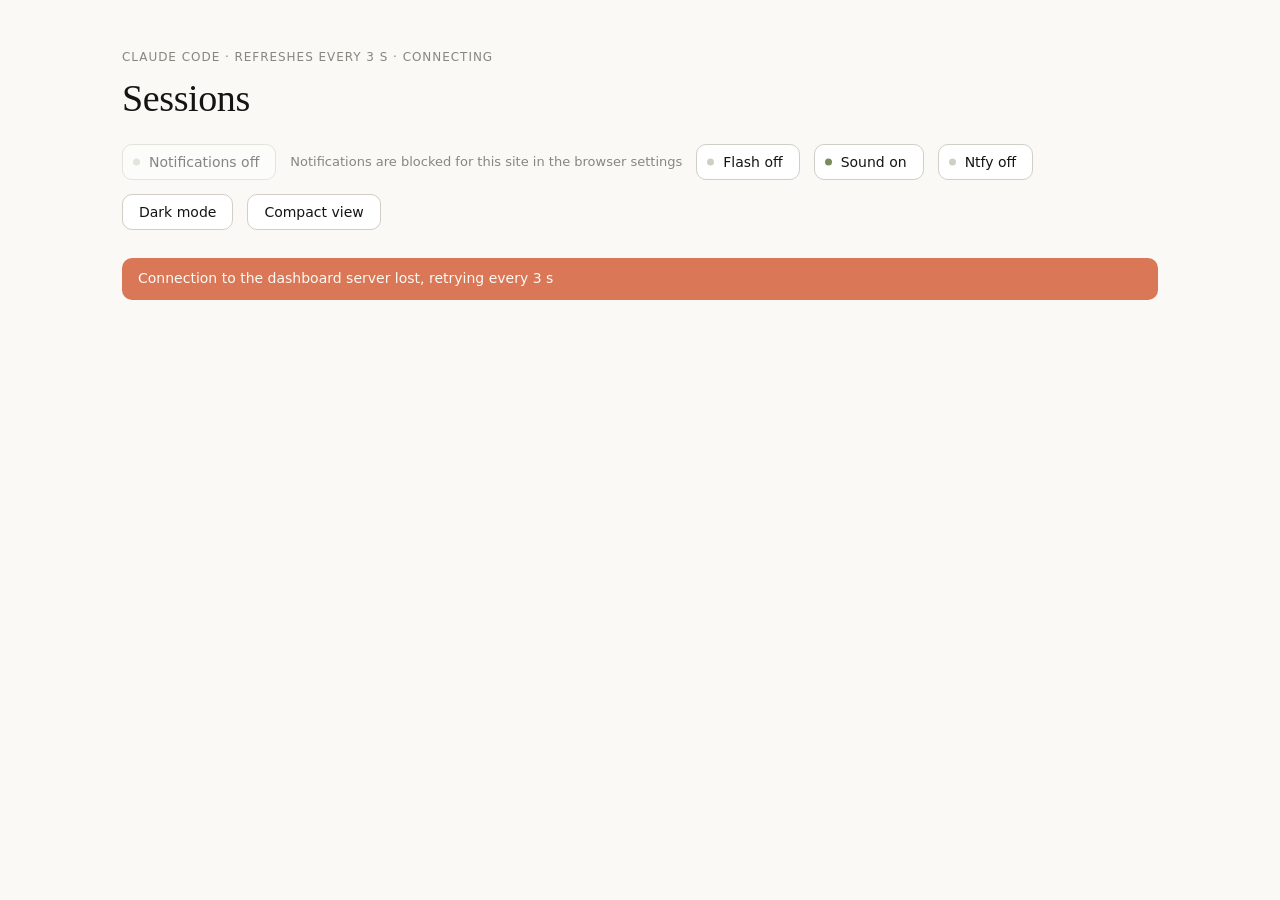
==== commit b6f37f81: "Add ntfy.sh push notifications with an on/off toggle and topic field" ====
--- a/dashboard/index.html
+++ b/dashboard/index.html
@@ -104,7 +104,7 @@
       border-radius: 6px;
     }
 
-    button.btn {
+    .btn {
       font-family: var(--sans);
       font-size: 14px;
       padding: 9px 16px;
@@ -116,6 +116,8 @@
     }
 
     button.btn:disabled { opacity: 0.5; cursor: default; }
+
+    input.btn { width: 170px; cursor: text; }
 
     /* toggle buttons reflect a persistent setting: a dot shows the current state at a glance */
     button.btn.toggle { position: relative; padding-left: 26px; }
@@ -304,6 +306,8 @@
         <span class="hint" id="notifyDenied" hidden>Notifications are blocked for this site in the browser settings</span>
         <button class="btn toggle" id="alarmBtn"></button>
         <button class="btn toggle" id="soundBtn"></button>
+        <button class="btn toggle" id="ntfyBtn"></button>
+        <input class="btn" id="ntfyTopic" type="text" placeholder="ntfy.sh topic" spellcheck="false" hidden>
         <button class="btn" id="themeBtn"></button>
         <button class="btn" id="compactBtn"></button>
       </div>
@@ -349,6 +353,8 @@
         flash: load('flash', 'off'),
         notify: load('notify', true),
         sound: load('sound', 'on'),
+        ntfy: load('ntfy', false),
+        ntfyTopic: load('ntfyTopic', ''),
         sessions: []
       };
       const siren = { context: null, played: false, timer: null };
@@ -517,6 +523,21 @@
         notification.onclick = () => { window.focus(); notification.close(); };
       }
 
+      // ntfy takes the topic in the JSON body, so a text/plain type keeps the POST free of a CORS preflight.
+      function push(title, body) {
+        if (!state.ntfy || !state.ntfyTopic) return;
+        fetch('https://ntfy.sh/', {
+          method: 'POST',
+          headers: { 'Content-Type': 'text/plain;charset=UTF-8' },
+          body: JSON.stringify({ topic: state.ntfyTopic, title, message: body })
+        }).catch(() => {});
+      }
+
+      function announce(title, body, tag) {
+        if (canNotify()) show(title, body, tag);
+        push(title, body);
+      }
+
       function notify(data) {
         const notified = {};
         for (const session of data.sessions) {
@@ -526,11 +547,11 @@
           const current = { waiting: previous.waiting, idle: previous.idle };
           if (session.status === 'waiting' && session.statusUpdatedAt && previous.waiting !== session.statusUpdatedAt) {
             current.waiting = session.statusUpdatedAt;
-            if (canNotify()) show('Needs input · ' + session.title, truncate(nowText(session), 160), session.sessionId);
+            announce('Needs input · ' + session.title, truncate(nowText(session), 160), session.sessionId);
           }
           if (session.status === 'idle' && session.statusUpdatedAt && previous.idle !== session.statusUpdatedAt) {
             current.idle = session.statusUpdatedAt;
-            if (canNotify() && known && !state.firstPoll) show('Finished · ' + session.title, truncate(nowText(session), 160), session.sessionId);
+            if (known && !state.firstPoll) announce('Finished · ' + session.title, truncate(nowText(session), 160), session.sessionId);
           }
           notified[session.sessionId] = current;
         }
@@ -621,6 +642,13 @@
         el('soundBtn').dataset.mode = mode;
         if (mode === 'off') stopSiren(); else openSiren();
         refreshAlarm();
+      }
+
+      function setNtfy(on) {
+        state.ntfy = on;
+        el('ntfyBtn').textContent = on ? 'Ntfy on' : 'Ntfy off';
+        el('ntfyBtn').dataset.mode = on && state.ntfyTopic ? 'on' : 'off';
+        el('ntfyTopic').hidden = !on;
       }
 
       async function poll() {
@@ -711,6 +739,19 @@
         setSound(mode);
         if (mode !== 'off') play();
       });
+      el('ntfyBtn').addEventListener('click', () => {
+        const on = !state.ntfy;
+        save('ntfy', on);
+        setNtfy(on);
+        if (!on) return;
+        if (state.ntfyTopic) push('Ntfy on', 'This dashboard will push here when a session needs you');
+        else el('ntfyTopic').focus();
+      });
+      el('ntfyTopic').addEventListener('input', () => {
+        state.ntfyTopic = el('ntfyTopic').value.trim();
+        save('ntfyTopic', state.ntfyTopic);
+        setNtfy(state.ntfy);
+      });
       // The alarm only has to catch the eye: any click anywhere says it did, until the next thing comes up.
       addEventListener('click', () => {
         let acked = false;
@@ -740,6 +781,8 @@
       setCompact(document.documentElement.dataset.compact === 'on');
       setFlash(state.flash);
       setSound(state.sound);
+      el('ntfyTopic').value = state.ntfyTopic;
+      setNtfy(state.ntfy);
       syncNotifyUi();
       poll();
 
